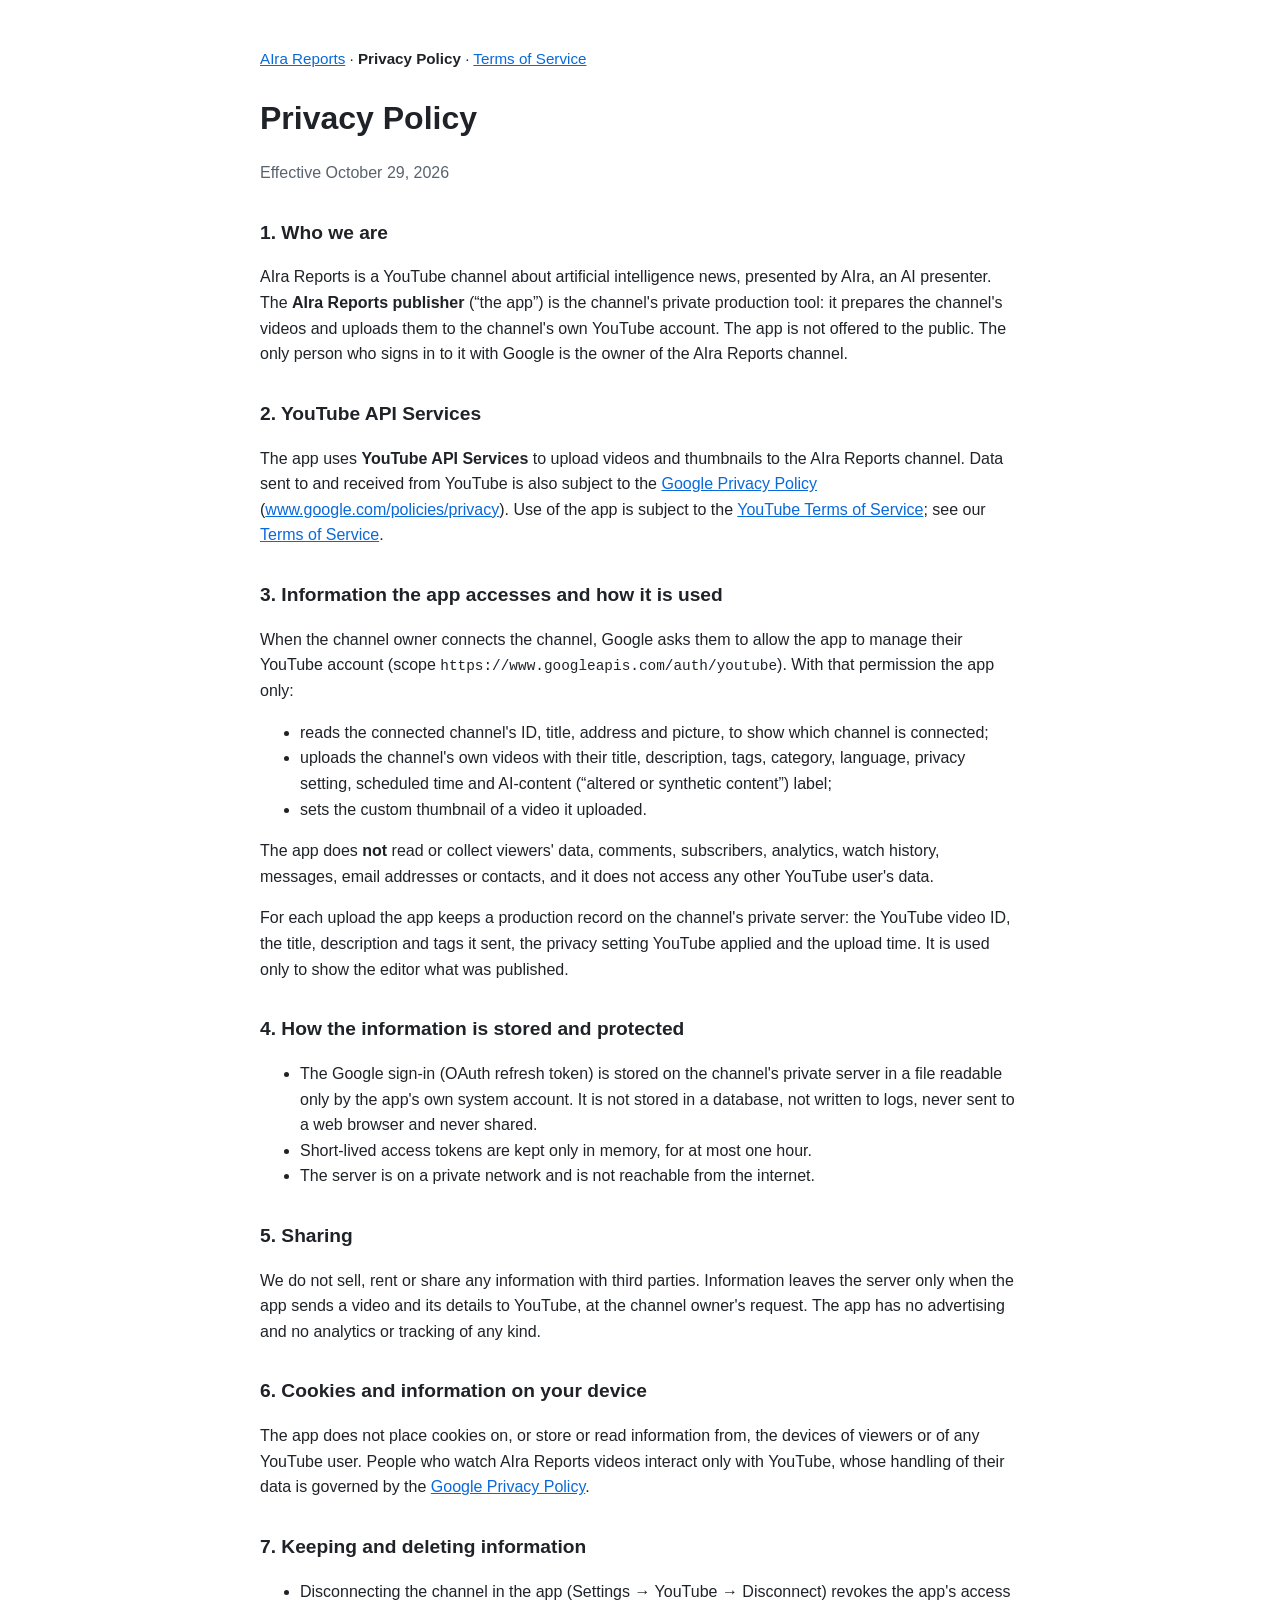
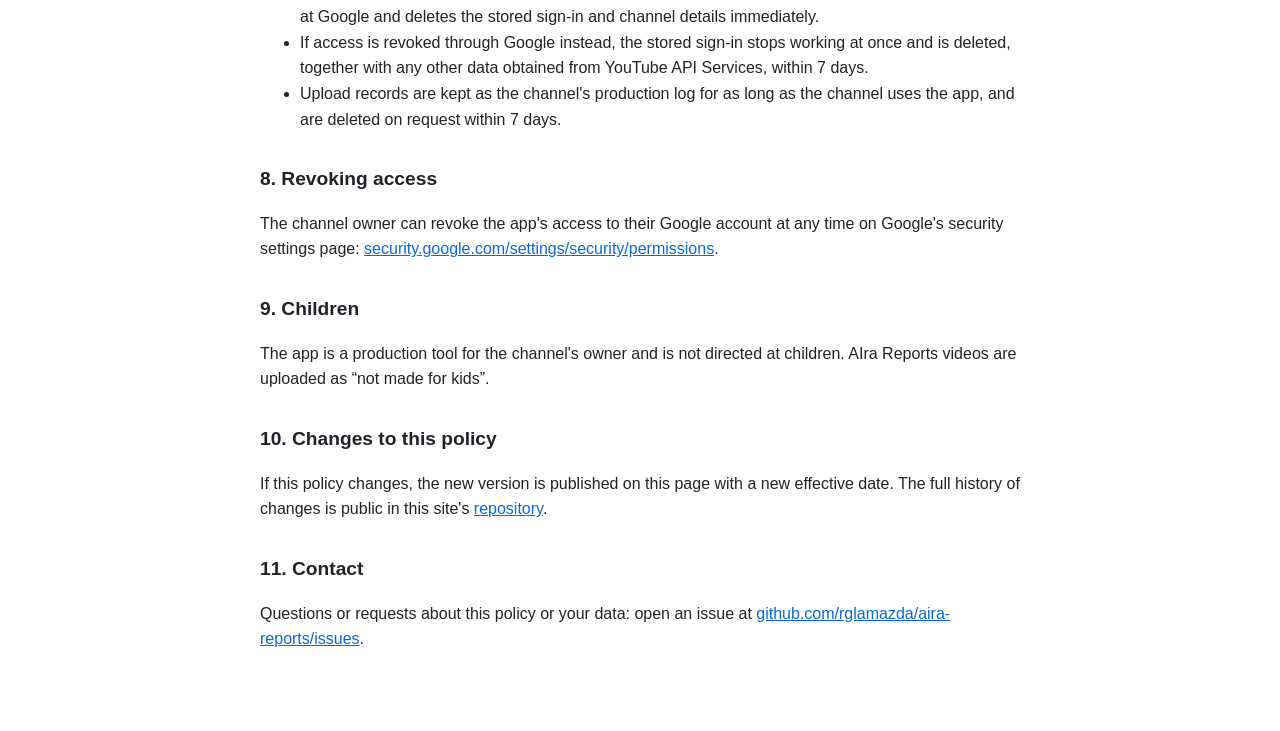
==== privacy.html @ 30a66759 "AIra Reports home page, Privacy Policy and Terms of Service" ====
<!doctype html>
<html lang="en">
<head>
<meta charset="utf-8">
<meta name="viewport" content="width=device-width, initial-scale=1">
<title>Privacy Policy · AIra Reports</title>
<link rel="stylesheet" href="style.css">
</head>
<body>
<main>
<p class="nav"><a href="./">AIra Reports</a> · <strong>Privacy Policy</strong> · <a href="terms.html">Terms of Service</a></p>
<h1>Privacy Policy</h1>
<p class="muted">Effective October 29, 2026</p>

<h2>1. Who we are</h2>
<p>AIra Reports is a YouTube channel about artificial intelligence news, presented by AIra, an AI presenter. The <strong>AIra Reports publisher</strong> (“the app”) is the channel's private production tool: it prepares the channel's videos and uploads them to the channel's own YouTube account. The app is not offered to the public. The only person who signs in to it with Google is the owner of the AIra Reports channel.</p>

<h2>2. YouTube API Services</h2>
<p>The app uses <strong>YouTube API Services</strong> to upload videos and thumbnails to the AIra Reports channel. Data sent to and received from YouTube is also subject to the <a href="https://policies.google.com/privacy">Google Privacy Policy</a> (<a href="http://www.google.com/policies/privacy">www.google.com/policies/privacy</a>). Use of the app is subject to the <a href="https://www.youtube.com/t/terms">YouTube Terms of Service</a>; see our <a href="terms.html">Terms of Service</a>.</p>

<h2>3. Information the app accesses and how it is used</h2>
<p>When the channel owner connects the channel, Google asks them to allow the app to manage their YouTube account (scope <code>https://www.googleapis.com/auth/youtube</code>). With that permission the app only:</p>
<ul>
  <li>reads the connected channel's ID, title, address and picture, to show which channel is connected;</li>
  <li>uploads the channel's own videos with their title, description, tags, category, language, privacy setting, scheduled time and AI-content (“altered or synthetic content”) label;</li>
  <li>sets the custom thumbnail of a video it uploaded.</li>
</ul>
<p>The app does <strong>not</strong> read or collect viewers' data, comments, subscribers, analytics, watch history, messages, email addresses or contacts, and it does not access any other YouTube user's data.</p>
<p>For each upload the app keeps a production record on the channel's private server: the YouTube video ID, the title, description and tags it sent, the privacy setting YouTube applied and the upload time. It is used only to show the editor what was published.</p>

<h2>4. How the information is stored and protected</h2>
<ul>
  <li>The Google sign-in (OAuth refresh token) is stored on the channel's private server in a file readable only by the app's own system account. It is not stored in a database, not written to logs, never sent to a web browser and never shared.</li>
  <li>Short-lived access tokens are kept only in memory, for at most one hour.</li>
  <li>The server is on a private network and is not reachable from the internet.</li>
</ul>

<h2>5. Sharing</h2>
<p>We do not sell, rent or share any information with third parties. Information leaves the server only when the app sends a video and its details to YouTube, at the channel owner's request. The app has no advertising and no analytics or tracking of any kind.</p>

<h2>6. Cookies and information on your device</h2>
<p>The app does not place cookies on, or store or read information from, the devices of viewers or of any YouTube user. People who watch AIra Reports videos interact only with YouTube, whose handling of their data is governed by the <a href="https://policies.google.com/privacy">Google Privacy Policy</a>.</p>

<h2>7. Keeping and deleting information</h2>
<ul>
  <li>Disconnecting the channel in the app (Settings → YouTube → Disconnect) revokes the app's access at Google and deletes the stored sign-in and channel details immediately.</li>
  <li>If access is revoked through Google instead, the stored sign-in stops working at once and is deleted, together with any other data obtained from YouTube API Services, within 7 days.</li>
  <li>Upload records are kept as the channel's production log for as long as the channel uses the app, and are deleted on request within 7 days.</li>
</ul>

<h2>8. Revoking access</h2>
<p>The channel owner can revoke the app's access to their Google account at any time on Google's security settings page: <a href="https://security.google.com/settings/security/permissions">security.google.com/settings/security/permissions</a>.</p>

<h2>9. Children</h2>
<p>The app is a production tool for the channel's owner and is not directed at children. AIra Reports videos are uploaded as “not made for kids”.</p>

<h2>10. Changes to this policy</h2>
<p>If this policy changes, the new version is published on this page with a new effective date. The full history of changes is public in this site's <a href="https://github.com/rglamazda/aira-reports">repository</a>.</p>

<h2>11. Contact</h2>
<p>Questions or requests about this policy or your data: open an issue at <a href="https://github.com/rglamazda/aira-reports/issues">github.com/rglamazda/aira-reports/issues</a>.</p>
</main>
</body>
</html>
---- style.css ----
body {
  margin: 0;
  font: 16px/1.6 -apple-system, BlinkMacSystemFont, "Segoe UI", Roboto, sans-serif;
  color: #1f2328;
  background: #fff;
}

main {
  max-width: 760px;
  margin: 0 auto;
  padding: 2rem 1.25rem 4rem;
}

h1 {
  margin-bottom: 0.25rem;
}

h2 {
  margin-top: 2rem;
  font-size: 1.2rem;
}

a {
  color: #0969da;
}

.nav {
  font-size: 0.95rem;
}

.muted {
  color: #59636e;
}

code {
  font-size: 0.9em;
}
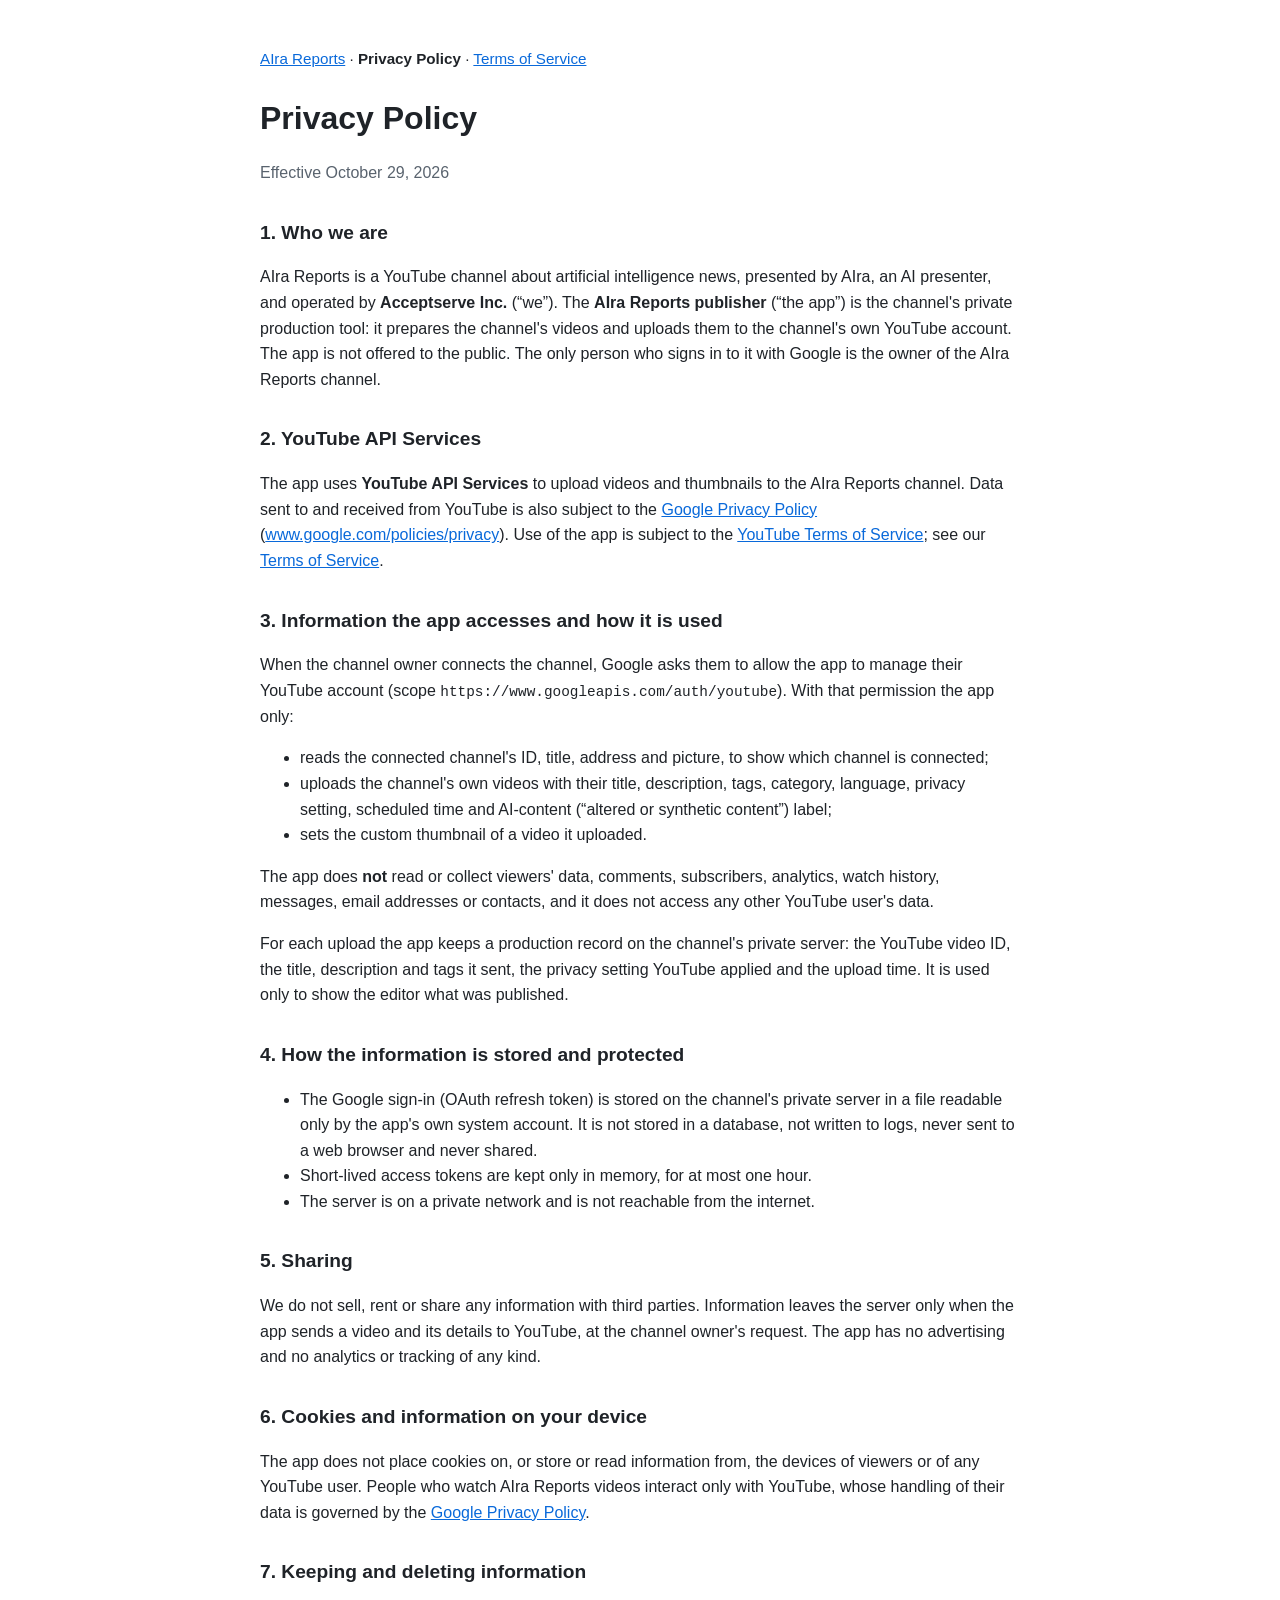
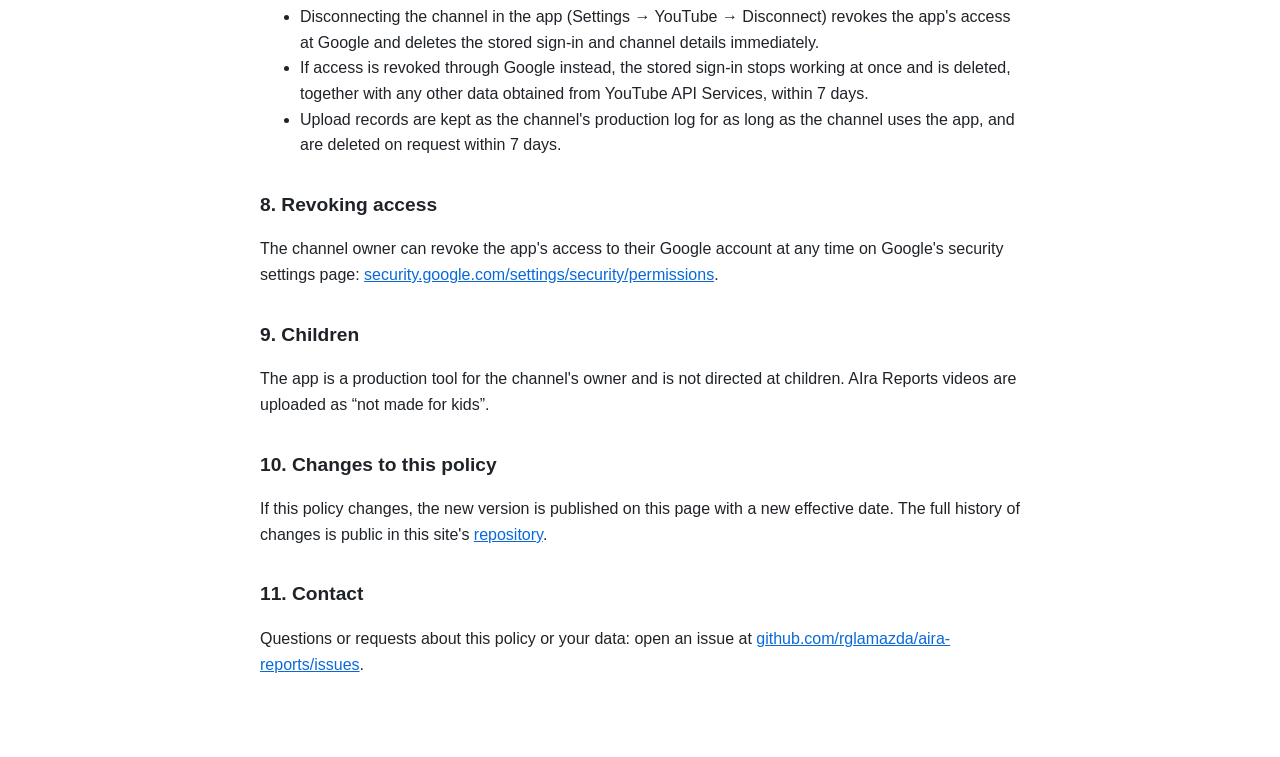
==== commit 42b18c72: "Name Acceptserve Inc. as the operator" ====
--- a/privacy.html
+++ b/privacy.html
@@ -13,7 +13,7 @@
 <p class="muted">Effective October 29, 2026</p>
 
 <h2>1. Who we are</h2>
-<p>AIra Reports is a YouTube channel about artificial intelligence news, presented by AIra, an AI presenter. The <strong>AIra Reports publisher</strong> (“the app”) is the channel's private production tool: it prepares the channel's videos and uploads them to the channel's own YouTube account. The app is not offered to the public. The only person who signs in to it with Google is the owner of the AIra Reports channel.</p>
+<p>AIra Reports is a YouTube channel about artificial intelligence news, presented by AIra, an AI presenter, and operated by <strong>Acceptserve Inc.</strong> (“we”). The <strong>AIra Reports publisher</strong> (“the app”) is the channel's private production tool: it prepares the channel's videos and uploads them to the channel's own YouTube account. The app is not offered to the public. The only person who signs in to it with Google is the owner of the AIra Reports channel.</p>
 
 <h2>2. YouTube API Services</h2>
 <p>The app uses <strong>YouTube API Services</strong> to upload videos and thumbnails to the AIra Reports channel. Data sent to and received from YouTube is also subject to the <a href="https://policies.google.com/privacy">Google Privacy Policy</a> (<a href="http://www.google.com/policies/privacy">www.google.com/policies/privacy</a>). Use of the app is subject to the <a href="https://www.youtube.com/t/terms">YouTube Terms of Service</a>; see our <a href="terms.html">Terms of Service</a>.</p>
